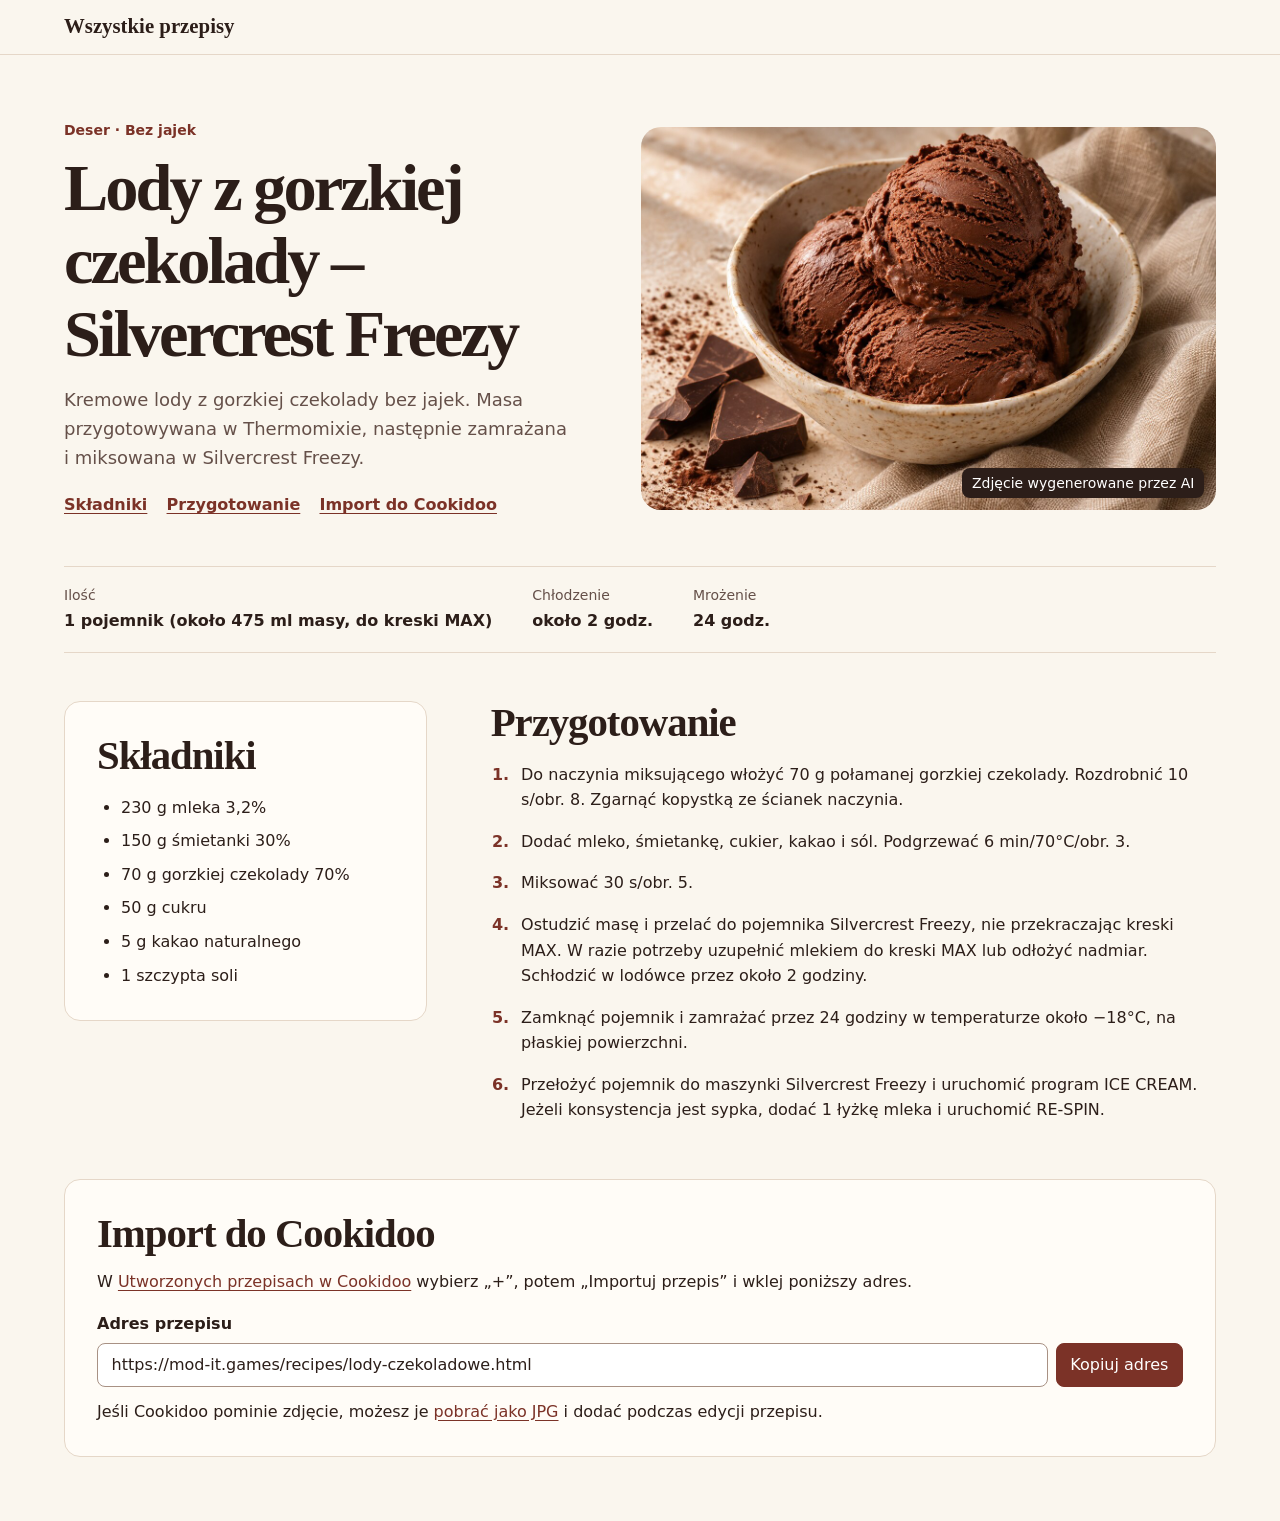
==== lody-czekoladowe.html @ 44670f7f "lody added" ====
<!doctype html>
<html lang="pl">
<head>
  <meta charset="utf-8">
  <meta name="viewport" content="width=device-width, initial-scale=1">
  <title>Lody z gorzkiej czekolady – Silvercrest Freezy</title>
  <meta name="description" content="Kremowe lody z gorzkiej czekolady bez jajek. Masa przygotowywana w Thermomixie, następnie zamrażana i miksowana w Silvercrest Freezy.">
  <link rel="canonical" href="https://mod-it.games/recipes/lody-czekoladowe.html">
  <meta property="og:title" content="Lody z gorzkiej czekolady – Silvercrest Freezy">
  <meta property="og:description" content="Kremowe lody z gorzkiej czekolady bez jajek. Masa przygotowywana w Thermomixie, następnie zamrażana i miksowana w Silvercrest Freezy.">
  <meta property="og:type" content="article">
  <meta property="og:url" content="https://mod-it.games/recipes/lody-czekoladowe.html">
  <meta property="og:image" content="https://mod-it.games/recipes/lody-czekoladowe.jpg">
  <meta property="og:image:alt" content="Gałki lodów z gorzkiej czekolady w ceramicznej miseczce">
  <link rel="stylesheet" href="przepisy.css">
  <script type="application/ld+json">
{
  "@context": "https://schema.org",
  "@type": "Recipe",
  "name": "Lody z gorzkiej czekolady – Silvercrest Freezy",
  "description": "Kremowe lody z gorzkiej czekolady bez jajek. Masa przygotowywana w Thermomixie, następnie zamrażana i miksowana w Silvercrest Freezy.",
  "inLanguage": "pl-PL",
  "recipeYield": "1 pojemnik (około 475 ml masy, do kreski MAX)",
  "recipeCategory": "Deser",
  "prepTime": "PT10M",
  "cookTime": "PT6M",
  "totalTime": "PT26H16M",
  "recipeIngredient": [
    "230 g mleka 3,2%",
    "150 g śmietanki 30%",
    "70 g gorzkiej czekolady 70%",
    "50 g cukru",
    "5 g kakao naturalnego",
    "1 szczypta soli"
  ],
  "recipeInstructions": [
    {
      "@type": "HowToStep",
      "position": 1,
      "text": "Do naczynia miksującego włożyć 70 g połamanej gorzkiej czekolady. Rozdrobnić 10 s/obr. 8. Zgarnąć kopystką ze ścianek naczynia."
    },
    {
      "@type": "HowToStep",
      "position": 2,
      "text": "Dodać mleko, śmietankę, cukier, kakao i sól. Podgrzewać 6 min/70°C/obr. 3."
    },
    {
      "@type": "HowToStep",
      "position": 3,
      "text": "Miksować 30 s/obr. 5."
    },
    {
      "@type": "HowToStep",
      "position": 4,
      "text": "Ostudzić masę i przelać do pojemnika Silvercrest Freezy, nie przekraczając kreski MAX. W razie potrzeby uzupełnić mlekiem do kreski MAX lub odłożyć nadmiar. Schłodzić w lodówce przez około 2 godziny."
    },
    {
      "@type": "HowToStep",
      "position": 5,
      "text": "Zamknąć pojemnik i zamrażać przez 24 godziny w temperaturze około −18°C, na płaskiej powierzchni."
    },
    {
      "@type": "HowToStep",
      "position": 6,
      "text": "Przełożyć pojemnik do maszynki Silvercrest Freezy i uruchomić program ICE CREAM. Jeżeli konsystencja jest sypka, dodać 1 łyżkę mleka i uruchomić RE-SPIN."
    }
  ],
  "image": "https://mod-it.games/recipes/lody-czekoladowe.jpg",
  "url": "https://mod-it.games/recipes/lody-czekoladowe.html"
}
  </script>
</head>
<body>
  <header class="site-header">
    <div class="wrap">
      <a class="site-name" href="./">Wszystkie przepisy</a>
    </div>
  </header>
  <main class="wrap">
    <article>
      <header class="recipe-hero">
        <div class="recipe-intro">
          <p class="category">Deser · Bez jajek</p>
          <h1>Lody z gorzkiej czekolady – Silvercrest Freezy</h1>
          <p>Kremowe lody z gorzkiej czekolady bez jajek. Masa przygotowywana w Thermomixie, następnie zamrażana i miksowana w Silvercrest Freezy.</p>
          <nav class="recipe-nav" aria-label="Na tej stronie">
            <a href="#skladniki">Składniki</a>
            <a href="#przygotowanie">Przygotowanie</a>
            <a href="#cookidoo">Import do Cookidoo</a>
          </nav>
        </div>
        <figure class="recipe-photo">
          <img src="lody-czekoladowe.jpg" alt="Gałki lodów z gorzkiej czekolady w ceramicznej miseczce" width="1200" height="800">
          <figcaption>Zdjęcie wygenerowane przez AI</figcaption>
        </figure>
      </header>

      <dl class="recipe-meta">
        <div>
          <dt>Ilość</dt>
          <dd>1 pojemnik (około 475 ml masy, do kreski MAX)</dd>
        </div>
        <div>
          <dt>Chłodzenie</dt>
          <dd>około 2 godz.</dd>
        </div>
        <div>
          <dt>Mrożenie</dt>
          <dd>24 godz.</dd>
        </div>
      </dl>

      <div class="recipe-body">
        <section class="ingredients" id="skladniki">
          <h2>Składniki</h2>
          <ul>
            <li>230 g mleka 3,2%</li>
            <li>150 g śmietanki 30%</li>
            <li>70 g gorzkiej czekolady 70%</li>
            <li>50 g cukru</li>
            <li>5 g kakao naturalnego</li>
            <li>1 szczypta soli</li>
          </ul>
        </section>
        <section class="steps" id="przygotowanie">
          <h2>Przygotowanie</h2>
          <ol>
            <li>Do naczynia miksującego włożyć 70 g połamanej gorzkiej czekolady. Rozdrobnić 10 s/obr. 8. Zgarnąć kopystką ze ścianek naczynia.</li>
            <li>Dodać mleko, śmietankę, cukier, kakao i sól. Podgrzewać 6 min/70°C/obr. 3.</li>
            <li>Miksować 30 s/obr. 5.</li>
            <li>Ostudzić masę i przelać do pojemnika Silvercrest Freezy, nie przekraczając kreski MAX. W razie potrzeby uzupełnić mlekiem do kreski MAX lub odłożyć nadmiar. Schłodzić w lodówce przez około 2 godziny.</li>
            <li>Zamknąć pojemnik i zamrażać przez 24 godziny w temperaturze około −18°C, na płaskiej powierzchni.</li>
            <li>Przełożyć pojemnik do maszynki Silvercrest Freezy i uruchomić program ICE CREAM. Jeżeli konsystencja jest sypka, dodać 1 łyżkę mleka i uruchomić RE-SPIN.</li>
          </ol>
        </section>
      </div>
    </article>

    <section class="import-panel" id="cookidoo">
      <h2>Import do Cookidoo</h2>
      <p>W <a href="https://cookidoo.pl/created-recipes/pl">Utworzonych przepisach w Cookidoo</a> wybierz „+”, potem „Importuj przepis” i wklej poniższy adres.</p>
      <label for="recipe-url">Adres przepisu</label>
      <div class="import-controls">
        <input id="recipe-url" type="url" value="https://mod-it.games/recipes/lody-czekoladowe.html" readonly>
        <button id="copy-link" type="button" hidden>Kopiuj adres</button>
      </div>
      <p class="copy-status" id="copy-status" role="status"></p>
      <p>Jeśli Cookidoo pominie zdjęcie, możesz je <a href="lody-czekoladowe.jpg" download>pobrać jako JPG</a> i dodać podczas edycji przepisu.</p>
    </section>
  </main>

  <script>
    const recipeUrl = document.getElementById('recipe-url');
    const copyLink = document.getElementById('copy-link');
    const copyStatus = document.getElementById('copy-status');

    if (navigator.clipboard) {
      copyLink.hidden = false;
      copyLink.addEventListener('click', async () => {
        try {
          await navigator.clipboard.writeText(recipeUrl.value);
          copyStatus.textContent = 'Skopiowano adres przepisu.';
        } catch {
          recipeUrl.focus();
          recipeUrl.select();
          copyStatus.textContent = 'Adres został zaznaczony. Skopiuj go ręcznie.';
        }
      });
    }
  </script>
</body>
</html>
---- przepisy.css ----
:root {
  color-scheme: light;
  --paper: #faf6ee;
  --surface: #fffcf7;
  --ink: #2c1e19;
  --muted: #655049;
  --accent: #7b3227;
  --line: #e5d7c8;
  --serif: Georgia, 'Times New Roman', serif;
}

*, *::before, *::after { box-sizing: border-box; }

body {
  margin: 0;
  background: var(--paper);
  color: var(--ink);
  font: 1rem/1.6 system-ui, sans-serif;
}

h1, h2, p, figure, dl { margin: 0; }
h1, h2 { font-family: var(--serif); font-weight: 600; line-height: 1.1; }
h1 { font-size: clamp(2.4rem, 6vw, 4.75rem); letter-spacing: -.045em; }
h2 { font-size: clamp(1.65rem, 4vw, 2.55rem); letter-spacing: -.025em; }
a { color: var(--accent); text-underline-offset: .2em; }
a:focus-visible, button:focus-visible, input:focus-visible {
  outline: 3px solid var(--accent);
  outline-offset: 4px;
}

.wrap { width: min(72rem, calc(100% - 2rem)); margin-inline: auto; }
main.wrap { padding-block: clamp(2rem, 5vw, 4rem) 4rem; }
.site-header { border-bottom: 1px solid var(--line); }
.site-header .wrap { padding-block: .85rem; }
.site-name {
  color: var(--ink);
  font: bold 1.3rem var(--serif);
  text-decoration: none;
}
.site-name:hover { text-decoration: underline; }

.page-intro { margin-bottom: clamp(1.75rem, 5vw, 3rem); }
.page-intro p, .recipe-intro > p:not(.category) {
  max-width: 57ch;
  margin-top: 1rem;
  color: var(--muted);
  font-size: 1.125rem;
}
.recipe-list { list-style: none; margin: 0; padding: 0; display: grid; gap: 1.5rem; }
.recipe-card, .recipe-hero {
  display: grid;
  grid-template-columns: 1.12fr 1fr;
  align-items: center;
  gap: clamp(1.5rem, 5vw, 4rem);
}
.recipe-card {
  overflow: hidden;
  border: 1px solid var(--line);
  border-radius: 1.25rem;
  background: var(--surface);
  color: inherit;
  text-decoration: none;
}
.recipe-card:focus-visible { border-color: var(--accent); }
.recipe-card img, .recipe-photo img {
  display: block;
  width: 100%;
  height: auto;
  aspect-ratio: 3 / 2;
  object-fit: cover;
}
.card-copy { padding: 1.5rem clamp(1.5rem, 4vw, 3rem) 1.5rem 0; }
.card-copy > p:not(.category) { color: var(--muted); margin-top: .75rem; }
.category { margin-bottom: .6rem; color: var(--accent); font-size: .875rem; font-weight: 700; }
.card-link { display: inline-block; margin-top: 1.25rem; color: var(--accent); font-weight: 700; }
.recipe-card:hover .card-link, .recipe-card:focus-visible .card-link { text-decoration: underline; }

.recipe-hero { grid-template-columns: 1fr 1.12fr; }
.recipe-hero h1 { font-size: clamp(2.25rem, 5.3vw, 4.15rem); }
.recipe-photo img { border-radius: 1.25rem; background: var(--line); }
.recipe-photo { position: relative; }
.recipe-photo figcaption {
  position: absolute;
  right: .75rem;
  bottom: .75rem;
  padding: .25rem .6rem;
  border-radius: .5rem;
  background: #2c1e19;
  color: #fff;
  font-size: .875rem;
}
.recipe-nav { display: flex; flex-wrap: wrap; gap: .6rem 1.2rem; margin-top: 1.25rem; }
.recipe-nav a { font-weight: 650; }
.recipe-meta {
  display: flex;
  flex-wrap: wrap;
  gap: 1rem 2.5rem;
  padding: 1.1rem 0;
  margin-top: clamp(1.75rem, 4vw, 3rem);
  border-block: 1px solid var(--line);
}
.recipe-meta dt { color: var(--muted); font-size: .875rem; }
.recipe-meta dd { margin: .1rem 0 0; font-weight: 650; }
.recipe-body {
  display: grid;
  grid-template-columns: minmax(14rem, 1fr) minmax(0, 2fr);
  gap: clamp(1.5rem, 5vw, 4rem);
  align-items: start;
  margin-top: clamp(1.75rem, 4vw, 3rem);
}
.ingredients, .import-panel {
  padding: clamp(1.15rem, 3vw, 2rem);
  border: 1px solid var(--line);
  border-radius: 1rem;
  background: var(--surface);
}
.ingredients ul, .steps ol { margin: 1rem 0 0; padding-left: 1.5rem; }
.ingredients li + li { margin-top: .5rem; }
.steps li { padding-left: .4rem; max-width: 68ch; }
.steps li + li { margin-top: 1rem; }
.steps li::marker { color: var(--accent); font-weight: 750; }

.import-panel { margin-top: clamp(2rem, 5vw, 3.5rem); }
.import-panel p { margin-top: .75rem; }
.import-panel label { display: block; font-weight: 650; margin-top: 1rem; }
.import-controls { display: flex; flex-wrap: wrap; gap: .5rem; margin-top: .4rem; }
.import-controls input, .import-controls button {
  min-height: 2.75rem;
  border-radius: .5rem;
  font: inherit;
  padding: .5rem .85rem;
}
.import-controls input {
  flex: 1 1 20rem;
  min-width: 0;
  border: 1px solid #a89184;
  background: #fff;
  color: var(--ink);
}
.import-controls button { border: 1px solid var(--accent); background: var(--accent); color: #fff; cursor: pointer; }
.import-controls button:hover { background: var(--ink); }
.copy-status { color: var(--muted); }
.copy-status:empty { margin: 0; }

@media (max-width: 44rem) {
  .recipe-card, .recipe-hero, .recipe-body { grid-template-columns: 1fr; }
  .recipe-card { gap: 0; }
  .card-copy { padding: 1.25rem; }
}
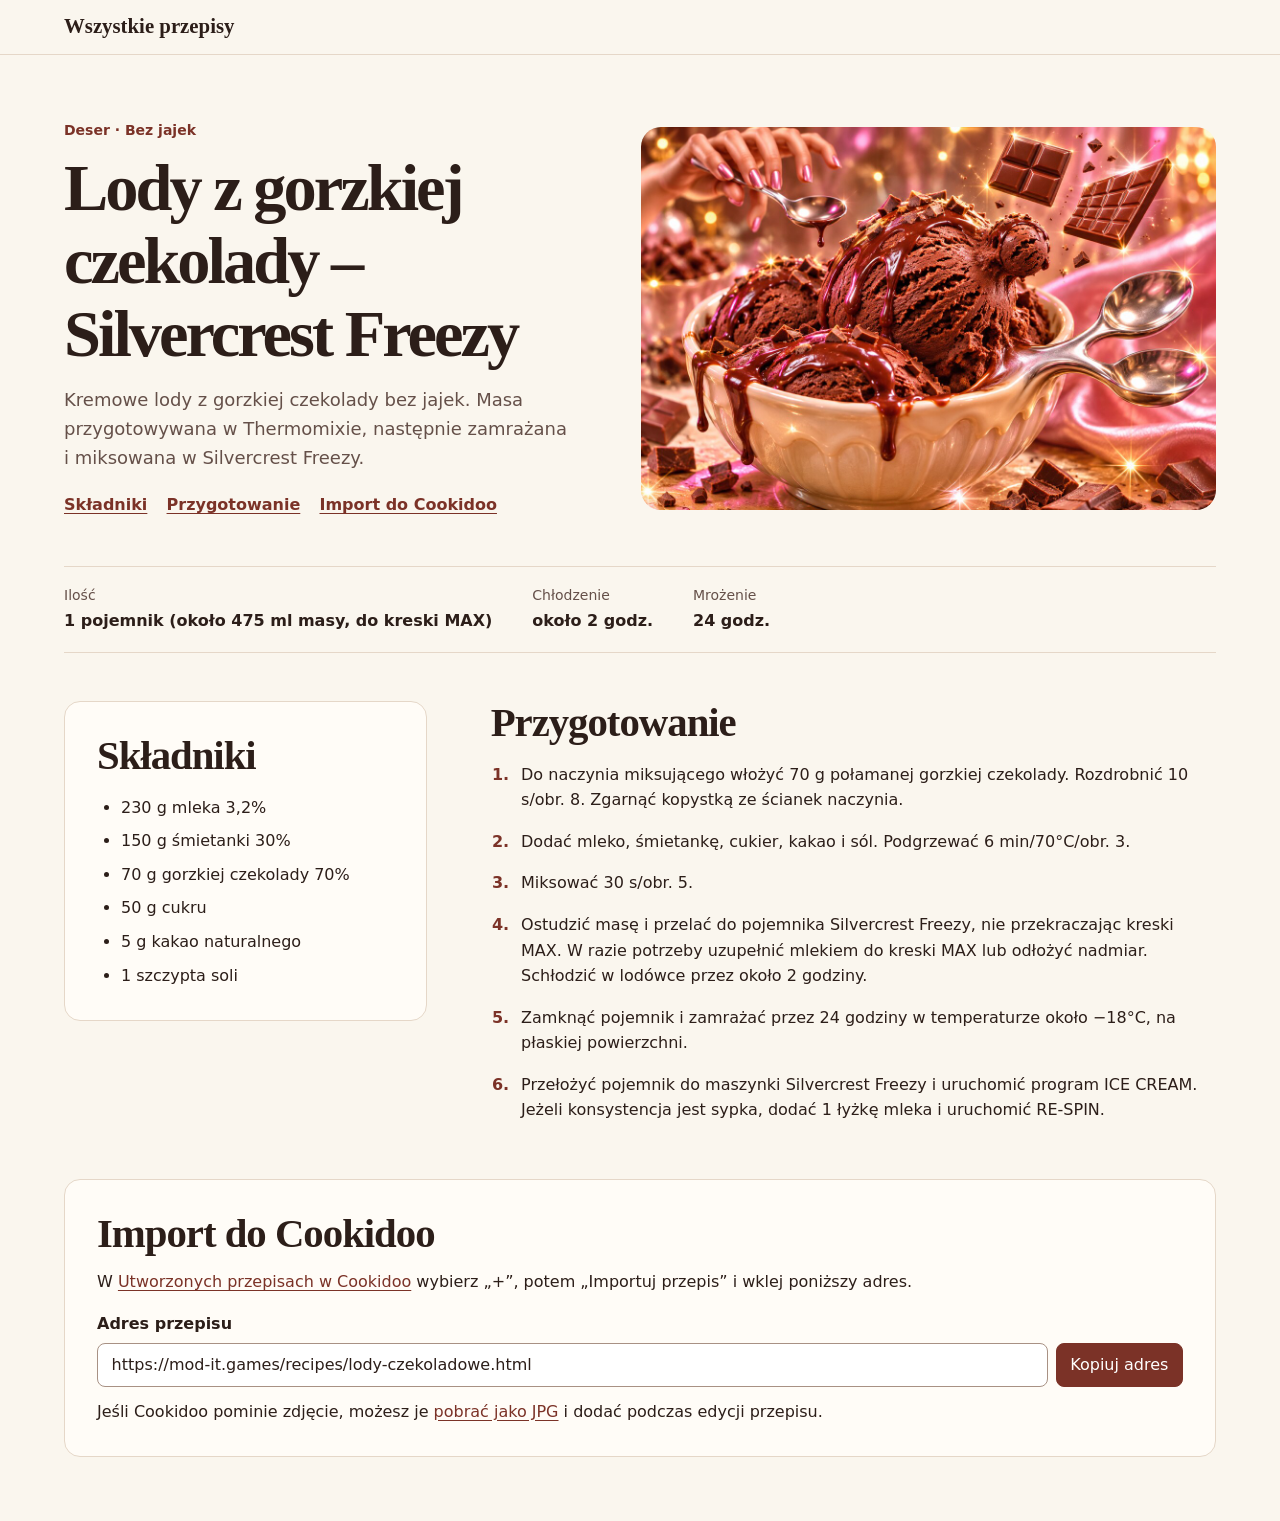
==== commit 0666610c: "image updated" ====
--- a/lody-czekoladowe.html
+++ b/lody-czekoladowe.html
@@ -11,7 +11,7 @@
   <meta property="og:type" content="article">
   <meta property="og:url" content="https://mod-it.games/recipes/lody-czekoladowe.html">
   <meta property="og:image" content="https://mod-it.games/recipes/lody-czekoladowe.jpg">
-  <meta property="og:image:alt" content="Gałki lodów z gorzkiej czekolady w ceramicznej miseczce">
+  <meta property="og:image:alt" content="Gałki lodów czekoladowych, lewitująca czekolada i miseczka zrośnięta z podwójną łyżką">
   <link rel="stylesheet" href="przepisy.css">
   <script type="application/ld+json">
 {
@@ -89,10 +89,7 @@
             <a href="#cookidoo">Import do Cookidoo</a>
           </nav>
         </div>
-        <figure class="recipe-photo">
-          <img src="lody-czekoladowe.jpg" alt="Gałki lodów z gorzkiej czekolady w ceramicznej miseczce" width="1200" height="800">
-          <figcaption>Zdjęcie wygenerowane przez AI</figcaption>
-        </figure>
+        <img class="recipe-photo" src="lody-czekoladowe.jpg" alt="Gałki lodów czekoladowych, lewitująca czekolada i miseczka zrośnięta z podwójną łyżką" width="1200" height="800">
       </header>
 
       <dl class="recipe-meta">
--- a/przepisy.css
+++ b/przepisy.css
@@ -18,7 +18,7 @@
   font: 1rem/1.6 system-ui, sans-serif;
 }
 
-h1, h2, p, figure, dl { margin: 0; }
+h1, h2, p, dl { margin: 0; }
 h1, h2 { font-family: var(--serif); font-weight: 600; line-height: 1.1; }
 h1 { font-size: clamp(2.4rem, 6vw, 4.75rem); letter-spacing: -.045em; }
 h2 { font-size: clamp(1.65rem, 4vw, 2.55rem); letter-spacing: -.025em; }
@@ -62,7 +62,7 @@
   text-decoration: none;
 }
 .recipe-card:focus-visible { border-color: var(--accent); }
-.recipe-card img, .recipe-photo img {
+.recipe-card img, .recipe-photo {
   display: block;
   width: 100%;
   height: auto;
@@ -77,18 +77,7 @@
 
 .recipe-hero { grid-template-columns: 1fr 1.12fr; }
 .recipe-hero h1 { font-size: clamp(2.25rem, 5.3vw, 4.15rem); }
-.recipe-photo img { border-radius: 1.25rem; background: var(--line); }
-.recipe-photo { position: relative; }
-.recipe-photo figcaption {
-  position: absolute;
-  right: .75rem;
-  bottom: .75rem;
-  padding: .25rem .6rem;
-  border-radius: .5rem;
-  background: #2c1e19;
-  color: #fff;
-  font-size: .875rem;
-}
+.recipe-photo { border-radius: 1.25rem; background: var(--line); }
 .recipe-nav { display: flex; flex-wrap: wrap; gap: .6rem 1.2rem; margin-top: 1.25rem; }
 .recipe-nav a { font-weight: 650; }
 .recipe-meta {
